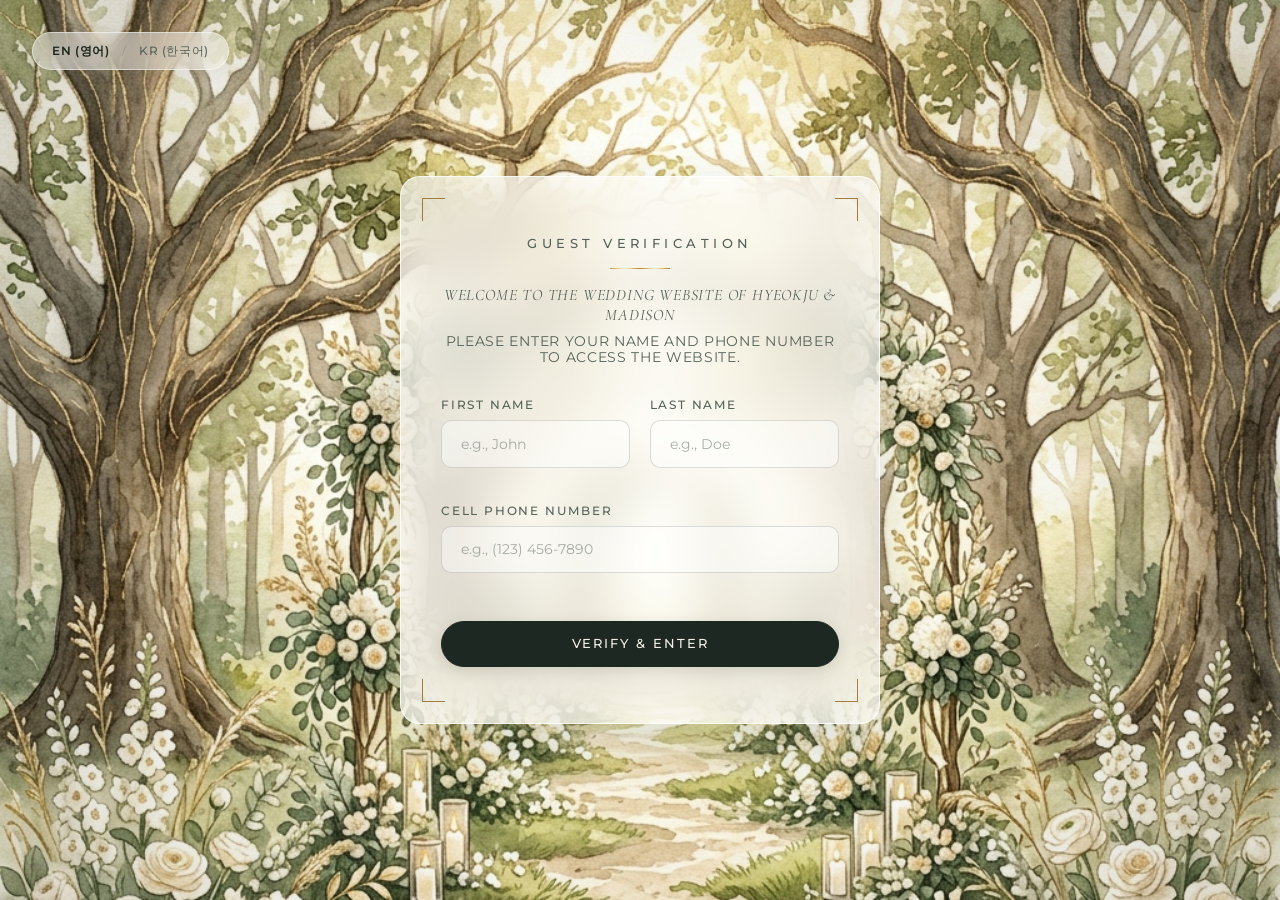
==== login.html @ c42b996f "Create login.html Login Added" ====
<!DOCTYPE html>
<html lang="en">

<head>
    <meta charset="UTF-8">
    <meta name="viewport" content="width=device-width, initial-scale=1.0">
    <title>Guest Verification - Hyeokju & Madison</title>

    <!-- Google Fonts -->
    <link rel="preconnect" href="https://fonts.googleapis.com">
    <link rel="preconnect" href="https://fonts.gstatic.com" crossorigin>
    <link href="https://fonts.googleapis.com/css2?family=Cormorant+Garamond:ital,wght@0,300;0,400;0,500;0,600;0,700;1,400&family=Great+Vibes&family=Montserrat:wght@200;300;400;500;600&display=swap" rel="stylesheet">

    <!-- Custom CSS -->
    <link rel="stylesheet" href="style.css">

    <!-- Immediate Redirect Check -->
    <script>
        (function() {
            if (sessionStorage.getItem('wedding_verified') === 'true') {
                window.location.href = 'index.html';
            }
        })();
    </script>
</head>

<body class="auth-page">
    <!-- Background overlay for smooth transitions -->
    <div class="bg-vignette"></div>

    <!-- Floating Top-Left Language Selector -->
    <nav class="language-nav" aria-label="Language selection">
        <button class="lang-btn active" id="lang-en" data-lang="en">EN (영어)</button>
        <span class="lang-divider">/</span>
        <button class="lang-btn" id="lang-ko" data-lang="ko">KR (한국어)</button>
    </nav>

    <main class="main-container">
        <!-- Premium Glassmorphic Verification Card -->
        <article class="save-the-date-card login-card" id="login-card">

            <!-- Corner Decorative Elements -->
            <div class="corner-gold top-left"></div>
            <div class="corner-gold top-right"></div>
            <div class="corner-gold bottom-left"></div>
            <div class="corner-gold bottom-right"></div>

            <div class="card-content-fade" id="card-content-fade">
                <!-- Header -->
                <header class="card-header">
                    <span class="save-the-date-tag" data-i18n="guestVerification">GUEST VERIFICATION</span>
                    <div class="gold-divider"></div>
                    <p class="announcement" data-i18n="loginAnnouncement">WELCOME TO THE WEDDING WEBSITE OF HYEOKJU & MADISON</p>
                    <p class="login-sub-announcement" data-i18n="loginSubAnnouncement" style="font-family: var(--font-sans); font-size: 0.85rem; letter-spacing: 0.05em; color: var(--color-text-muted); margin-top: 0.5rem; text-transform: uppercase;">Please enter your name and phone number to access the website.</p>
                </header>

                <!-- Form -->
                <form class="rsvp-form" id="login-form" style="margin-top: 2rem;">
                    <div class="form-row">
                        <div class="form-group">
                            <label for="login-first-name" data-i18n="loginFirstName">First Name</label>
                            <input type="text" id="login-first-name" name="first_name" required placeholder="e.g., John">
                        </div>
                        <div class="form-group">
                            <label for="login-last-name" data-i18n="loginLastName">Last Name</label>
                            <input type="text" id="login-last-name" name="last_name" required placeholder="e.g., Doe">
                        </div>
                    </div>

                    <div class="form-group" style="margin-top: 1.2rem;">
                        <label for="login-phone" data-i18n="loginPhone">Cell Phone Number</label>
                        <input type="tel" id="login-phone" name="phone" required placeholder="e.g., (123) 456-7890">
                    </div>

                    <button type="submit" class="btn btn-submit btn-primary" id="btn-login-submit" style="margin-top: 2rem; width: 100%;">
                        <span class="btn-text" data-i18n="verifyButton">Verify & Enter</span>
                        <span class="spinner hide"></span>
                    </button>
                    <div class="form-message" id="login-message"></div>
                </form>
            </div>

        </article>
    </main>

    <!-- Custom JS -->
    <script src="script.js"></script>
</body>

</html>
---- style.css ----
/* 
   Save the Date - Premium CSS Stylesheet
   Designed for Hyeokju Gwon & Madison Marshall's wedding
*/

/* -----------------------------------------
   1. Design Tokens & Variables
   ----------------------------------------- */
:root {
    /* Color System */
    --color-champagne: hsl(38, 30%, 93%);
    --color-champagne-light: hsl(100, 12%, 97%);
    --color-cream: hsl(100, 10%, 99%);
    --color-gold-metallic: linear-gradient(135deg, #BF953F 0%, #FCF6BA 25%, #B38728 50%, #FBF5B7 75%, #AA771C 100%);
    --color-gold-solid: #a37c3f;
    --color-gold-light: rgba(163, 124, 63, 0.12);
    
    --color-text-dark: #1c2821; /* Deep forest charcoal */
    --color-text-muted: #556259; /* Soft sage charcoal */
    
    --glass-bg: rgba(255, 255, 255, 0.65); /* Increased opacity for excellent readability */
    --glass-border: rgba(255, 255, 255, 0.75);
    --glass-shadow: 0 24px 64px rgba(28, 40, 33, 0.15);
    --glass-blur: blur(24px);

    /* Fonts */
    --font-serif: 'Cormorant Garamond', serif;
    --font-sans: 'Montserrat', sans-serif;
    --font-script: 'Great Vibes', cursive;
}

/* -----------------------------------------
   2. Reset & Global Styles
   ----------------------------------------- */
* {
    margin: 0;
    padding: 0;
    box-sizing: border-box;
}

html {
    font-size: 16px;
    scroll-behavior: smooth;
    -webkit-font-smoothing: antialiased;
    -moz-osx-font-smoothing: grayscale;
}

body {
    font-family: var(--font-sans);
    color: var(--color-text-dark);
    background-color: var(--color-champagne-light);
    background-image: url('assets/wedding_background.png');
    background-size: cover;
    background-position: center center;
    background-repeat: no-repeat;
    background-attachment: fixed;
    min-height: 100vh;
    display: flex;
    justify-content: center;
    align-items: center;
    overflow-x: hidden;
    position: relative;
    padding: 2rem 1.5rem;
}

/* Vignette overlay for rich visual contrast */
.bg-vignette {
    position: absolute;
    top: 0;
    left: 0;
    width: 100%;
    height: 100%;
    background: radial-gradient(circle, rgba(255, 255, 255, 0) 40%, rgba(43, 37, 32, 0.15) 100%);
    pointer-events: none;
    z-index: 1;
}

/* -----------------------------------------
   3. Main Container & Elegant Card
   ----------------------------------------- */
.main-container {
    width: 100%;
    max-width: 600px;
    z-index: 2;
    display: flex;
    justify-content: center;
    align-items: center;
}

.save-the-date-card {
    background: var(--glass-bg);
    backdrop-filter: var(--glass-blur);
    -webkit-backdrop-filter: var(--glass-blur);
    border: 1px solid var(--glass-border);
    border-radius: 20px;
    box-shadow: var(--glass-shadow);
    padding: 3.5rem 2.5rem;
    width: 100%;
    text-align: center;
    position: relative;
    overflow: hidden;
    
    /* Animation on load */
    animation: cardFadeIn 1.4s cubic-bezier(0.16, 1, 0.3, 1) forwards;
    opacity: 0;
    transform: translateY(30px);
}

@keyframes cardFadeIn {
    to {
        opacity: 1;
        transform: translateY(0);
    }
}

/* -----------------------------------------
   4. Golden Corner Accents
   ----------------------------------------- */
.corner-gold {
    position: absolute;
    width: 25px;
    height: 25px;
    border: 1px solid transparent;
    pointer-events: none;
}

.corner-gold::before,
.corner-gold::after {
    content: '';
    position: absolute;
    background: var(--color-gold-solid);
}

/* Size and offsets for corner styling */
.top-left {
    top: 20px;
    left: 20px;
}
.top-left::before { top: 0; left: 0; width: 100%; height: 1px; }
.top-left::after { top: 0; left: 0; width: 1px; height: 100%; }

.top-right {
    top: 20px;
    right: 20px;
}
.top-right::before { top: 0; right: 0; width: 100%; height: 1px; }
.top-right::after { top: 0; right: 0; width: 1px; height: 100%; }

.bottom-left {
    bottom: 20px;
    left: 20px;
}
.bottom-left::before { bottom: 0; left: 0; width: 100%; height: 1px; }
.bottom-left::after { bottom: 0; left: 0; width: 1px; height: 100%; }

.bottom-right {
    bottom: 20px;
    right: 20px;
}
.bottom-right::before { bottom: 0; right: 0; width: 100%; height: 1px; }
.bottom-right::after { bottom: 0; right: 0; width: 1px; height: 100%; }

/* -----------------------------------------
   5. Card Header Section
   ----------------------------------------- */
.card-header {
    margin-bottom: 2rem;
}

.save-the-date-tag {
    font-family: var(--font-sans);
    font-size: 0.8rem;
    font-weight: 500;
    letter-spacing: 0.35em;
    color: var(--color-text-muted);
    text-transform: uppercase;
    display: inline-block;
    animation: fadeInDown 1s ease-out 0.2s both;
}

.gold-divider {
    height: 1px;
    width: 60px;
    background: var(--color-gold-metallic);
    margin: 1rem auto;
    animation: scaleWidth 1s ease-out 0.4s both;
}

.announcement {
    font-family: var(--font-serif);
    font-size: 1rem;
    font-style: italic;
    font-weight: 400;
    letter-spacing: 0.05em;
    color: var(--color-text-muted);
    animation: fadeInDown 1s ease-out 0.5s both;
}

@keyframes fadeInDown {
    from {
        opacity: 0;
        transform: translateY(-10px);
    }
    to {
        opacity: 1;
        transform: translateY(0);
    }
}

@keyframes scaleWidth {
    from { width: 0; }
    to { width: 60px; }
}

/* -----------------------------------------
   6. Elegant Names Section
   ----------------------------------------- */
.names-section {
    margin-bottom: 2.5rem;
}

.name-container {
    display: flex;
    flex-direction: column;
    align-items: center;
}

.couple-name {
    font-family: var(--font-serif);
    font-size: 2.8rem;
    font-weight: 300;
    letter-spacing: 0.02em;
    color: var(--color-text-dark);
    line-height: 1.1;
    transition: transform 0.4s ease;
}

/* Specific Sub-name (Jason Gwon underneath Hyeokju) */
.sub-name {
    font-family: var(--font-sans);
    font-size: 0.75rem;
    font-weight: 500;
    text-transform: uppercase;
    letter-spacing: 0.25em;
    color: #000000; /* Pure black text */
    margin-top: 0.35rem;
    position: relative;
    opacity: 0.95;
    animation: fadeIn 1.2s ease-out 0.8s both;
}

.ampersand-container {
    margin: 0.4rem 0;
    display: flex;
    justify-content: center;
    align-items: center;
}

.ampersand {
    font-family: var(--font-sans);
    font-size: 1.8rem;
    font-weight: 300;
    font-style: normal; /* Completely traditional upright ampersand */
    color: var(--color-gold-solid);
    line-height: 1;
    display: inline-block;
    animation: popAmpersand 1.2s cubic-bezier(0.175, 0.885, 0.32, 1.275) 0.6s both;
}

@keyframes popAmpersand {
    from {
        opacity: 0;
        transform: scale(0.7);
    }
    to {
        opacity: 1;
        transform: scale(1);
    }
}

@keyframes fadeIn {
    from { opacity: 0; }
    to { opacity: 1; }
}

/* -----------------------------------------
   7. Details Section (Date & Location)
   ----------------------------------------- */
.details-section {
    background: rgba(255, 255, 255, 0.25);
    border: 1px solid rgba(255, 255, 255, 0.35);
    border-radius: 12px;
    padding: 1.5rem;
    margin-bottom: 2.5rem;
    display: flex;
    flex-direction: column;
    gap: 0.8rem;
    animation: fadeInUp 1s ease-out 0.8s both;
}

.detail-item {
    display: flex;
    align-items: center;
    justify-content: center;
    gap: 0.6rem;
    color: var(--color-text-dark);
}

.detail-icon {
    width: 18px;
    height: 18px;
    color: var(--color-gold-solid);
}

.event-date {
    font-family: var(--font-serif);
    font-size: 1.4rem;
    font-weight: 500;
    letter-spacing: 0.05em;
}

.event-location {
    font-family: var(--font-sans);
    font-size: 0.85rem;
    font-weight: 400;
    letter-spacing: 0.08em;
    font-style: normal;
    text-transform: uppercase;
    color: var(--color-text-muted);
}

@keyframes fadeInUp {
    from {
        opacity: 0;
        transform: translateY(15px);
    }
    to {
        opacity: 1;
        transform: translateY(0);
    }
}

/* -----------------------------------------
   8. Countdown Timer Section
   ----------------------------------------- */
.countdown-section {
    margin-bottom: 3rem;
    animation: fadeInUp 1s ease-out 1s both;
}

.countdown-container {
    display: grid;
    grid-template-columns: repeat(4, 1fr);
    gap: 0.75rem;
}

.countdown-box {
    background: rgba(255, 255, 255, 0.4);
    border: 1px solid var(--glass-border);
    border-radius: 12px;
    padding: 0.8rem 0.5rem;
    display: flex;
    flex-direction: column;
    align-items: center;
    box-shadow: 0 4px 15px rgba(43, 37, 32, 0.04);
    transition: all 0.3s cubic-bezier(0.25, 0.46, 0.45, 0.94);
}

.countdown-box:hover {
    transform: translateY(-4px);
    background: rgba(255, 255, 255, 0.65);
    border-color: rgba(184, 145, 70, 0.3);
    box-shadow: 0 10px 25px rgba(184, 145, 70, 0.1);
}

.countdown-value {
    font-family: var(--font-serif);
    font-size: 1.8rem;
    font-weight: 400;
    color: var(--color-text-dark);
    line-height: 1.2;
}

.countdown-label {
    font-family: var(--font-sans);
    font-size: 0.65rem;
    text-transform: uppercase;
    letter-spacing: 0.15em;
    color: var(--color-text-muted);
    margin-top: 0.25rem;
    font-weight: 500;
}

/* -----------------------------------------
   9. Button & Action Elements
   ----------------------------------------- */
.card-actions {
    display: flex;
    gap: 1rem;
    justify-content: center;
    align-items: center;
    margin-bottom: 2rem;
    animation: fadeInUp 1s ease-out 1.2s both;
}

.btn {
    font-family: var(--font-sans);
    font-size: 0.8rem;
    font-weight: 500;
    letter-spacing: 0.15em;
    text-transform: uppercase;
    text-decoration: none;
    padding: 0.9rem 1.6rem;
    border-radius: 30px;
    display: inline-flex;
    align-items: center;
    justify-content: center;
    gap: 0.5rem;
    cursor: pointer;
    transition: all 0.3s cubic-bezier(0.25, 0.8, 0.25, 1);
    outline: none;
}

.btn-icon {
    width: 14px;
    height: 14px;
}

/* Primary Button Styling (Add to Calendar) */
.btn-primary {
    background: var(--color-text-dark);
    color: var(--color-champagne);
    border: 1px solid var(--color-text-dark);
    box-shadow: 0 4px 15px rgba(43, 37, 32, 0.15);
}

.btn-primary:hover,
.btn-primary:focus {
    background: transparent;
    color: var(--color-text-dark);
    border-color: var(--color-text-dark);
    transform: translateY(-2px);
    box-shadow: 0 8px 20px rgba(43, 37, 32, 0.2);
}

/* Secondary Button Styling (View Map) */
.btn-secondary {
    background: transparent;
    color: var(--color-text-dark);
    border: 1px solid rgba(43, 37, 32, 0.2);
}

.btn-secondary:hover,
.btn-secondary:focus {
    background: rgba(255, 255, 255, 0.3);
    border-color: var(--color-text-dark);
    transform: translateY(-2px);
    box-shadow: 0 8px 20px rgba(43, 37, 32, 0.05);
}

/* -----------------------------------------
   10. Interactive Dropdown Menu
   ----------------------------------------- */
.dropdown-container {
    position: relative;
    display: inline-block;
}

.dropdown-menu {
    position: absolute;
    bottom: calc(100% + 10px);
    left: 50%;
    transform: translateX(-50%) translateY(10px);
    background: rgba(255, 255, 255, 0.95);
    backdrop-filter: var(--glass-blur);
    border: 1px solid var(--glass-border);
    box-shadow: 0 10px 30px rgba(43, 37, 32, 0.12);
    border-radius: 12px;
    padding: 0.5rem 0;
    min-width: 180px;
    z-index: 10;
    opacity: 0;
    visibility: hidden;
    transition: all 0.25s cubic-bezier(0.25, 0.8, 0.25, 1);
}

.dropdown-menu.show {
    opacity: 1;
    visibility: visible;
    transform: translateX(-50%) translateY(0);
}

.dropdown-item {
    display: block;
    padding: 0.6rem 1.2rem;
    font-family: var(--font-sans);
    font-size: 0.75rem;
    font-weight: 500;
    letter-spacing: 0.08em;
    color: var(--color-text-dark);
    text-decoration: none;
    text-transform: uppercase;
    text-align: center;
    transition: background 0.2s ease, color 0.2s ease;
}

.dropdown-item:hover {
    background: var(--color-gold-light);
    color: var(--color-gold-solid);
}

.dropdown-item:not(:last-child) {
    border-bottom: 1px solid rgba(43, 37, 32, 0.05);
}

/* -----------------------------------------
   11. Invitation Card Footer
   ----------------------------------------- */
.card-footer {
    margin-top: 1.5rem;
    animation: fadeInUp 1s ease-out 1.4s both;
}

.formal-invite {
    font-family: var(--font-serif);
    font-style: italic;
    font-size: 0.95rem;
    color: var(--color-text-muted);
    letter-spacing: 0.05em;
}

/* -----------------------------------------
   11.5. Language Navigation & Fade Animation
   ----------------------------------------- */
.language-nav {
    position: fixed;
    top: 2rem;
    left: 2rem;
    z-index: 100;
    display: flex;
    align-items: center;
    gap: 0.4rem;
    background: rgba(255, 255, 255, 0.45);
    backdrop-filter: blur(12px);
    -webkit-backdrop-filter: blur(12px);
    border: 1px solid rgba(255, 255, 255, 0.5);
    padding: 0.4rem 0.8rem;
    border-radius: 20px;
    box-shadow: 0 4px 15px rgba(28, 40, 33, 0.05);
    animation: fadeInDown 1s cubic-bezier(0.16, 1, 0.3, 1) both;
}

.lang-btn {
    background: transparent;
    border: none;
    font-family: var(--font-sans);
    font-size: 0.75rem;
    font-weight: 500;
    letter-spacing: 0.05em;
    color: var(--color-text-muted);
    cursor: pointer;
    padding: 0.2rem 0.4rem;
    transition: all 0.3s ease;
    outline: none;
}

.lang-btn:hover {
    color: var(--color-gold-solid);
}

.lang-btn.active {
    color: var(--color-text-dark);
    font-weight: 600;
}

.lang-divider {
    font-family: var(--font-sans);
    font-size: 0.7rem;
    color: rgba(28, 40, 33, 0.2);
}

/* Card Content Translation Cross-Fade */
.card-content-fade {
    transition: opacity 0.25s cubic-bezier(0.25, 0.46, 0.45, 0.94);
    opacity: 1;
}

.card-content-fade.fade-out {
    opacity: 0;
}

/* -----------------------------------------
   12. Responsive Media Queries
   ----------------------------------------- */
@media (max-width: 480px) {
    body {
        padding: 4.5rem 0.8rem 1.5rem 0.8rem; /* Increased top padding to clear language nav */
        background-attachment: scroll; /* Critical fix for iOS Safari fixed-background zoom/crop bug */
        background-position: center center;
    }

    .language-nav {
        top: 1rem;
        left: 1rem;
        padding: 0.3rem 0.6rem;
    }
    
    .save-the-date-card {
        padding: 2.5rem 1.2rem;
        background: rgba(255, 255, 255, 0.45); /* High glass translucency so background trees show through */
        backdrop-filter: blur(16px);
        -webkit-backdrop-filter: blur(16px);
        border: 1px solid rgba(255, 255, 255, 0.5);
    }

    .details-section {
        background: rgba(255, 255, 255, 0.15);
        border: 1px solid rgba(255, 255, 255, 0.2);
    }

    .countdown-box {
        background: rgba(255, 255, 255, 0.3);
        border: 1px solid rgba(255, 255, 255, 0.4);
    }

    .couple-name {
        font-size: 2.1rem;
    }

    .ampersand {
        font-size: 2.8rem;
    }

    .event-date {
        font-size: 1.2rem;
    }

    .countdown-value {
        font-size: 1.4rem;
    }

    .countdown-label {
        font-size: 0.55rem;
        letter-spacing: 0.1em;
    }

    .card-actions {
        flex-direction: column;
        width: 100%;
        gap: 0.75rem;
    }

    .dropdown-container, 
    .btn {
        width: 100%;
    }

    .dropdown-menu {
        bottom: 100%;
        width: 100%;
    }
}

/* -----------------------------------------
   13. Guest Verification & Form Styles
   ----------------------------------------- */
.login-card {
    max-width: 480px;
    margin: 0 auto;
}

.rsvp-form {
    display: flex;
    flex-direction: column;
    width: 100%;
    text-align: left;
}

.form-row {
    display: flex;
    gap: 1.2rem;
    width: 100%;
}

.form-row .form-group {
    flex: 1;
}

.form-group {
    display: flex;
    flex-direction: column;
    gap: 0.5rem;
    margin-bottom: 1rem;
}

.form-group label {
    font-family: var(--font-sans);
    font-size: 0.75rem;
    font-weight: 500;
    text-transform: uppercase;
    letter-spacing: 0.15em;
    color: var(--color-text-muted);
}

.form-group input {
    font-family: var(--font-sans);
    font-size: 0.9rem;
    font-weight: 400;
    padding: 0.85rem 1.2rem;
    border-radius: 10px;
    background: rgba(255, 255, 255, 0.45);
    border: 1px solid rgba(28, 40, 33, 0.15);
    color: var(--color-text-dark);
    transition: all 0.3s cubic-bezier(0.25, 0.46, 0.45, 0.94);
    outline: none;
    width: 100%;
}

.form-group input::placeholder {
    color: rgba(85, 98, 89, 0.5);
}

.form-group input:hover {
    background: rgba(255, 255, 255, 0.6);
    border-color: var(--color-gold-solid);
}

.form-group input:focus {
    background: rgba(255, 255, 255, 0.9);
    border-color: var(--color-gold-solid);
    box-shadow: 0 0 12px rgba(163, 124, 63, 0.25);
}

/* Spinner Loader styling */
.spinner {
    display: inline-block;
    width: 16px;
    height: 16px;
    border: 2px solid rgba(255, 255, 255, 0.3);
    border-radius: 50%;
    border-top-color: #fff;
    animation: spin 0.8s linear infinite;
    margin-left: 0.5rem;
    vertical-align: middle;
}

.spinner.hide {
    display: none;
}

@keyframes spin {
    to { transform: rotate(360deg); }
}

/* Verification Message Alert styling */
.form-message {
    font-family: var(--font-sans);
    font-size: 0.85rem;
    font-weight: 500;
    margin-top: 1.5rem;
    padding: 1rem 1.2rem;
    border-radius: 10px;
    text-align: center;
    opacity: 0;
    transform: translateY(10px);
    transition: all 0.4s cubic-bezier(0.175, 0.885, 0.32, 1.275);
    display: none;
}

.form-message.show {
    display: block;
    opacity: 1;
    transform: translateY(0);
}

.form-message.success {
    background: rgba(46, 125, 50, 0.1);
    border: 1px solid rgba(46, 125, 50, 0.3);
    color: #2e7d32;
}

.form-message.error {
    background: rgba(198, 40, 40, 0.08);
    border: 1px solid rgba(198, 40, 40, 0.25);
    color: #c62828;
}

/* Responsive adjustments for forms */
@media (max-width: 480px) {
    .form-row {
        flex-direction: column;
        gap: 0;
    }
}
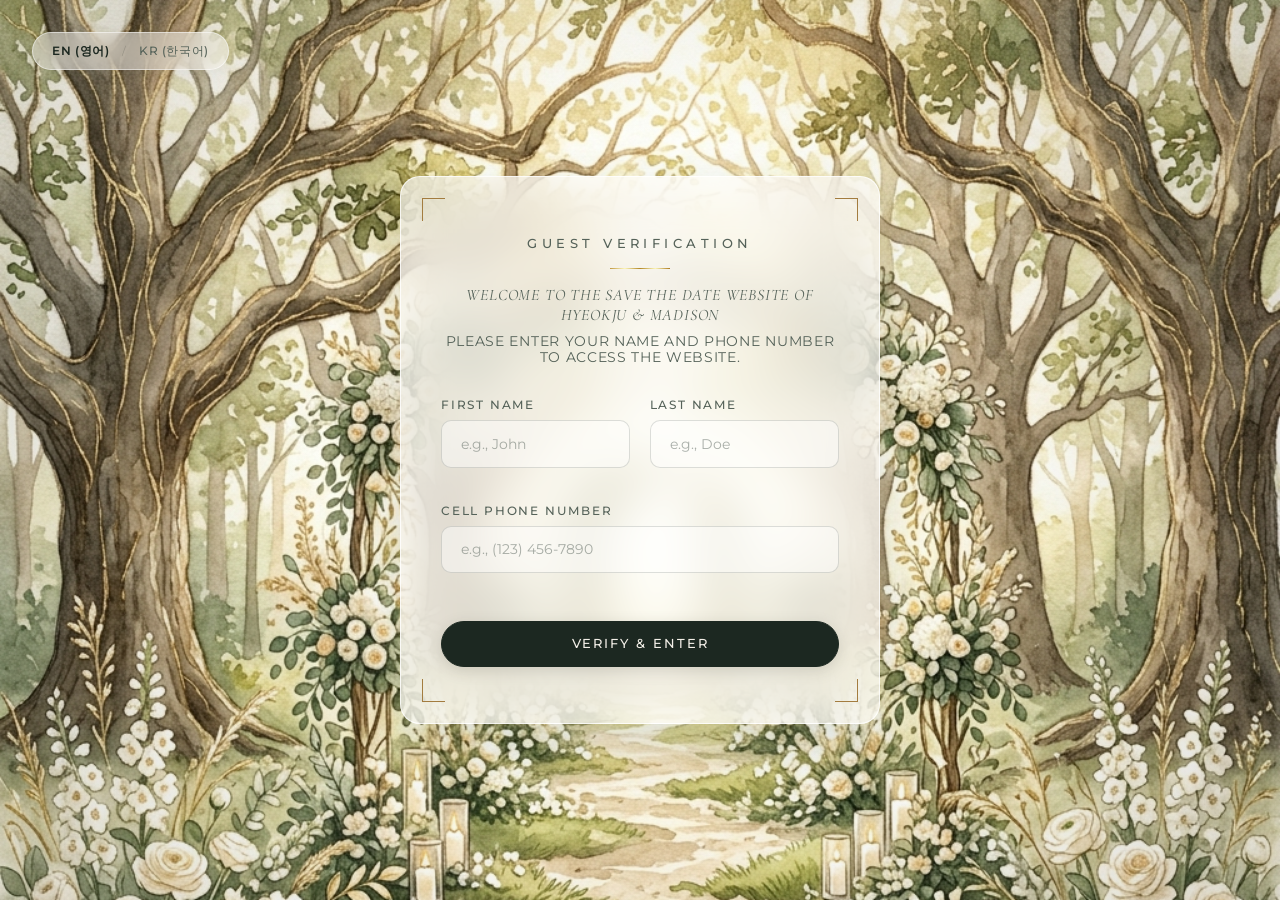
==== commit a13270b4: "Update login.html" ====
--- a/login.html
+++ b/login.html
@@ -50,7 +50,7 @@
                 <header class="card-header">
                     <span class="save-the-date-tag" data-i18n="guestVerification">GUEST VERIFICATION</span>
                     <div class="gold-divider"></div>
-                    <p class="announcement" data-i18n="loginAnnouncement">WELCOME TO THE WEDDING WEBSITE OF HYEOKJU & MADISON</p>
+                    <p class="announcement" data-i18n="loginAnnouncement">WELCOME TO THE SAVE THE DATE WEBSITE OF HYEOKJU & MADISON</p>
                     <p class="login-sub-announcement" data-i18n="loginSubAnnouncement" style="font-family: var(--font-sans); font-size: 0.85rem; letter-spacing: 0.05em; color: var(--color-text-muted); margin-top: 0.5rem; text-transform: uppercase;">Please enter your name and phone number to access the website.</p>
                 </header>
 
